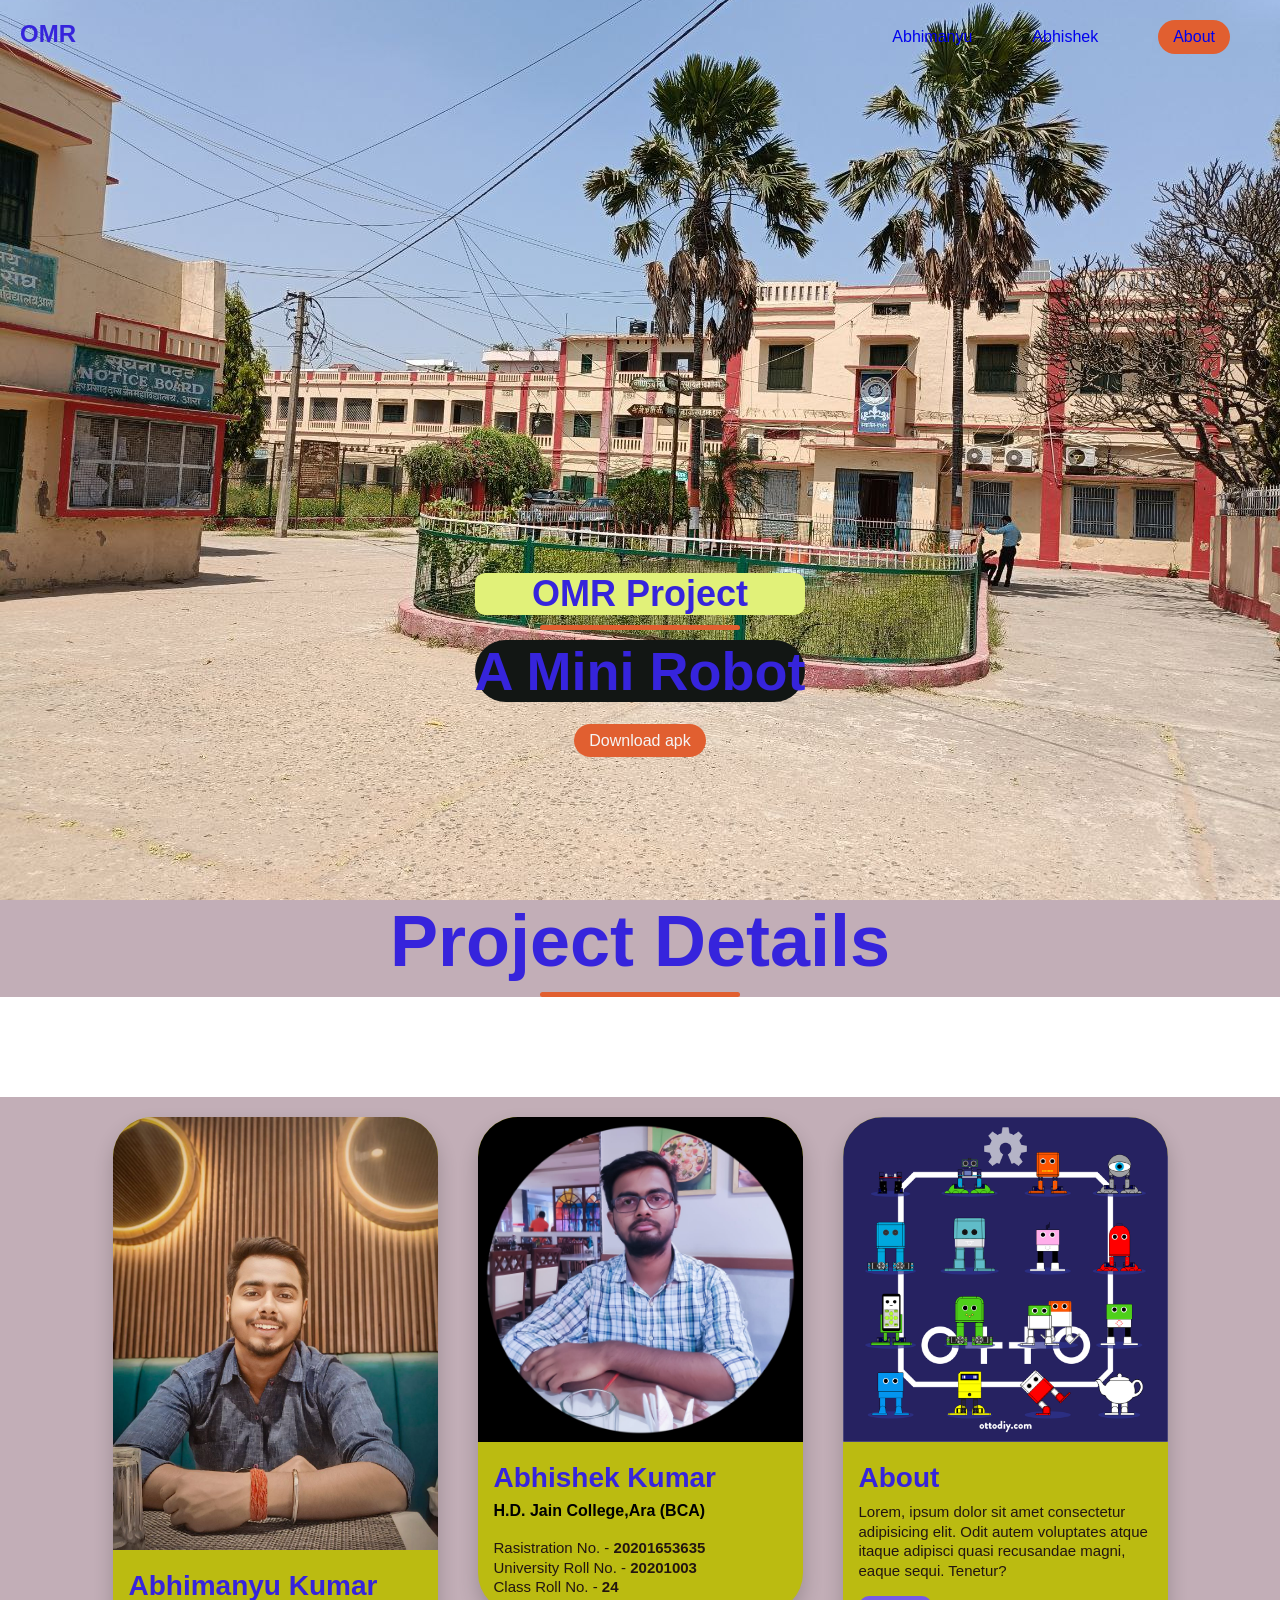
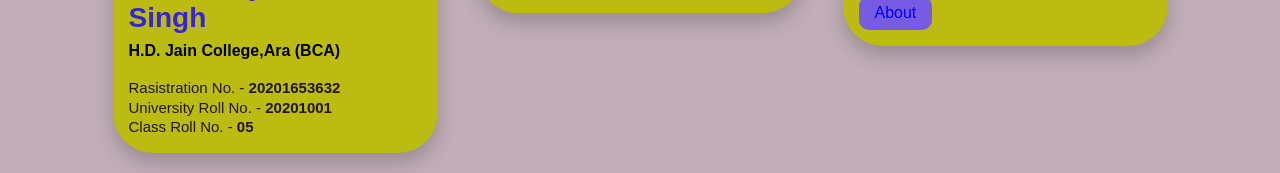
==== index.html @ b25526e1 "Update and rename project.html to index.html" ====
<!DOCTYPE html>
<html lang="en">
<head>
    <meta charset="UTF-8">
    <meta name="viewport" content="width=device-width, initial-scale=1.0">
    <title>OMR Website</title>
    <link rel="stylesheet" href="project.css">
   
</head>
<body>

<nav class="navbar">
    <h1 class="logo">OMR</h1>
    <ul class="nav-links">
        <li><a href="#Abhimanyu">Abhimanyu</a></li>
        <li><a href="#Abhishek">Abhishek</a></li>
        <li class="ctn"><a href="#About">About</a></li>
    </ul>
    <a href="javascript:void(0);" class="menu-btn" onclick="myFunction()">
        ☰
    </a>
</nav> 

<header>
   
    <div class="header-content">
        <h2>OMR Project</h2>
        <div class="line"></div>
        <h1> A Mini Robot</h1>
        <a href="OTTO.apk" class="ctn">Download apk </a>
    </div>

</header>

<div class="title">
    <h1>Project Details</h1>
    <div class="line"></div>
</div>

<div class="card-container">
    <section id="Abhimanyu">
    <div class="card">
        <img src="Abhimanyu.jpg" alt="Creators img">
        <div class="card-content">
            <h3>Abhimanyu Kumar Singh</h3>
            <h4> <b> H.D. Jain College,Ara (BCA) </b></h4>
            <br>
            <p>
                Rasistration No. - <b>20201653632</b>
                <br>
                University Roll No. - <b>20201001</b>
                <br>
                Class Roll No. - <b>05</b>
            </p>
        </div>
    </div>
</section>
    <section id="Abhishek ">
    <div class="card">
        <img src="Abhishek.jpg" alt="Creators img">
        <div class="card-content">
            <h3>Abhishek Kumar</h3>
            <h4> <b> H.D. Jain College,Ara (BCA) </b></h4>
            <br>
            <p>
                Rasistration No. - <b>20201653635</b>
                <br>
                University Roll No. - <b>20201003</b>
                <br>
                Class Roll No. - <b>24</b>
            </p>
            
        </div>
    </div>
    </section> 
      
    <section id="About">
        <div class="card">
            <img src="About.jpg" alt="Creaters img">
            <div class="card-content">
                <h3>About</h3>
                <p>Lorem, ipsum dolor sit amet consectetur adipisicing elit. Odit autem voluptates atque itaque adipisci quasi recusandae magni, eaque sequi. Tenetur?</p>
                <a href="Otto Pdf.pdf" class="btn">About</a>
            </div>
            </div>
        </section>
     <script>
            const menuBtn = document.querySelector('.menu-btn')
            const navlinks = document.querySelector('.nav-links')
            
            menuBtn.addEventListener('click',()=>{
              navlinks.classList.toggle('mobile-menu')
            })
        
    </script> 
    </body>
    </html>
---- project.css ----
*{
    margin: 0;
    padding: 0;
    box-sizing: border-box;
    font-family: sans-serif;
    }
    a {
    text-decoration: none;
    }
    ul {
    list-style: none;
    }
  
    body , html {
    overflow-x: hidden;
    }
    
    .navbar {
    position: absolute;
    top: 0;
    left: 0;
    display: flex;
    width: 100%;
    justify-content: space-between;
    padding: 20px;
    color: rgb(54, 36, 220);
    }
    .nav-links {
    display: flex;
    align-items: center;
    }
    
    .nav-links li {
    margin: 0 30px;
    }
    
    header {
    width: 100vw;
    height: 100vh;
    background-image: url(college.jpg);
    background-position:center;
    background-size: cover;
    display: flex;
    align-items: flex-end;
    justify-content: center;
    }
    
    .header-content{
    margin-bottom: 150px;
    color: rgb(54, 36, 220);
    text-align:center;
    }
    
    .header-content h2{
    font-size: 4vmin;
    background-color: rgb(225, 241, 121);
    border-radius: 10px;
    }
    
    .line{
    width: 200px;
    height: 5px;
    background: rgb(225, 95, 48);
    margin: 10px auto;
    border-radius: 10px;
    }
    
    .header-content h1{
    font-size: 6vmin;
    margin-top:10px;
    margin-bottom:30px;
    background-color: rgb(18, 22, 20);
    border-radius: 50px;
    }
    
    .ctn{
    padding: 8px 15px;
    background: rgb(225, 95, 48);
    border-radius: 30px;
    color:whitesmoke;
    }
    
    .menu-btn{
    position: absolute;
    top: 30px;
    right: 30px;
    width: 40px;
    cursor: pointer;
    display: none;
    }
    
    .title{
    text-align: center;
    font-size: 4vmin;
    color:rgb(54, 36, 220);
    background-color: #c2aeb7 ;
    }
    
    .card-container{
    display: flex;
    justify-content:center;
    flex-wrap: wrap;
    margin-top: 100px;
    background-color: #c2aeb7;
    }
    
    .card{
    width: 325px;
    background-color: rgb(187, 187, 17);
    border-radius: 40px;
    overflow: hidden;
    box-shadow: 0px 10px 20px rgba(0,0,0,0.2);
    margin: 20px;
    }
    
    .card img{
    width: 100%;
    height: auto;
    }
    
    .card-content{
    padding: 16px;
    }
    
    .card-content h3{
    font-size: 28px;
    margin-bottom:8px;
    color: rgb(54, 36, 220);
    }
    
    .card-content p{
    color: #1e1010f8;
    font-size: 15px;
    line-height: 1.3;
    }
    
    .card-content .btn{
    display: inline-block;
    padding: 8px 16px;
    background-color: #775ce3;
    text-decoration: none;
    border-radius: 10px;
    margin-top:16px;
    }
    
    @media only screen and (max-width:850px){
    .menu-btn{
     display: block;
    }
    .navbar{
     padding: 0;
    }
    .logo{
     position: absolute;
     top: 30px;
     left: 30px;
    }
    .nav-links{
     flex-direction: column;
     width: 100%;
     height: 100vh;
     justify-content: center;
     background-color: yellow; /* Fallback color */
     background-image: linear-gradient(to bottom, yellow, black); /* Standard syntax */
     margin-top:-900px;
     transition:all 0.5s ease;
    }
    .mobile-menu{
     margin-top:0px;
     border-bottom-right-radius: 30%;
     border-bottom-left-radius: 30%;
    }
    .nav-links li{
     margin: 30px auto;
    }
    }
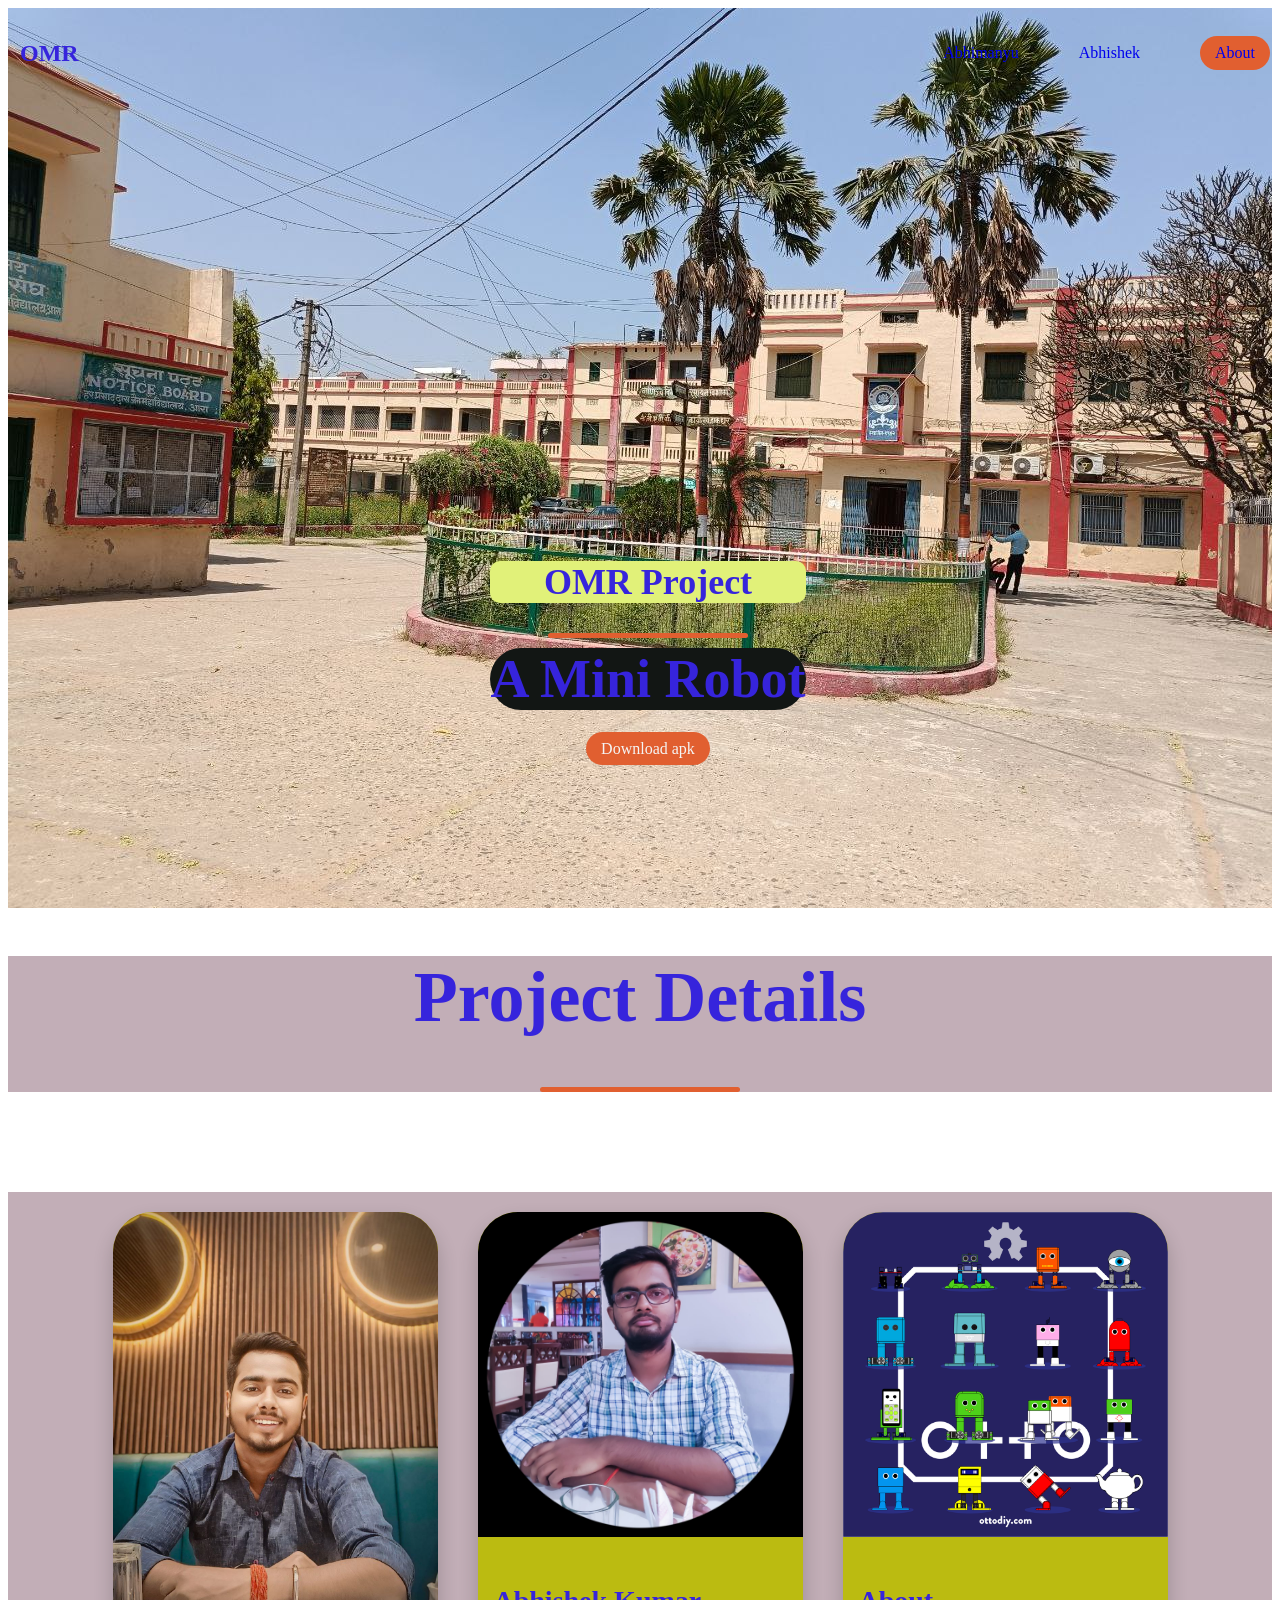
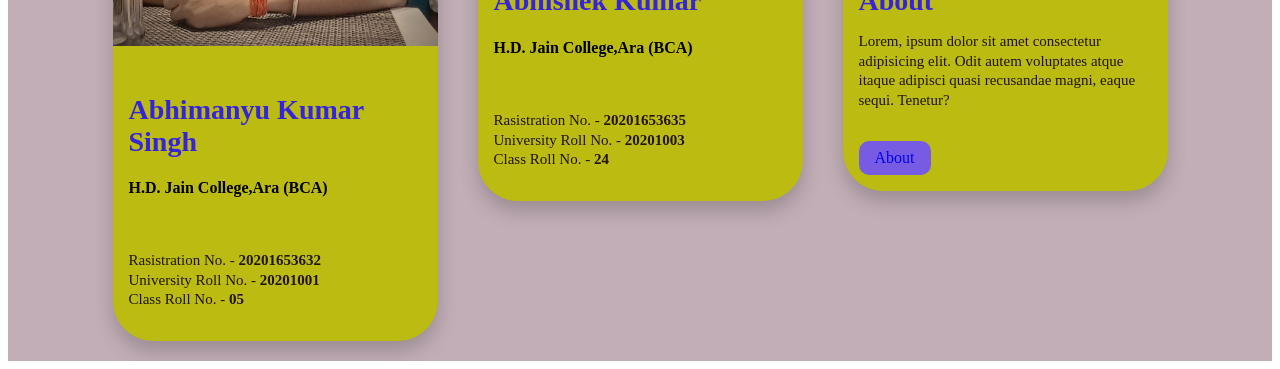
==== commit 7fc9f2fb: "Update index.html" ====
--- a/index.html
+++ b/index.html
@@ -4,7 +4,7 @@
     <meta charset="UTF-8">
     <meta name="viewport" content="width=device-width, initial-scale=1.0">
     <title>OMR Website</title>
-    <link rel="stylesheet" href="project.css">
+    <link rel="stylesheet" href="index.css">
    
 </head>
 <body>
--- a/index.css
+++ b/index.css
@@ -0,0 +1,178 @@
+
+{
+    margin: 0;
+    padding: 0;
+    box-sizing: border-box;
+    font-family: sans-serif;
+    }
+    a {
+    text-decoration: none;
+    }
+    ul {
+    list-style: none;
+    }
+  
+    body , html {
+    overflow-x: hidden;
+    }
+    
+    .navbar {
+    position: absolute;
+    top: 0;
+    left: 0;
+    display: flex;
+    width: 100%;
+    justify-content: space-between;
+    padding: 20px;
+    color: rgb(54, 36, 220);
+    }
+    .nav-links {
+    display: flex;
+    align-items: center;
+    }
+    
+    .nav-links li {
+    margin: 0 30px;
+    }
+    
+    header {
+    width: 100vw;
+    height: 100vh;
+    background-image: url(college.jpg);
+    background-position:center;
+    background-size: cover;
+    display: flex;
+    align-items: flex-end;
+    justify-content: center;
+    }
+    
+    .header-content{
+    margin-bottom: 150px;
+    color: rgb(54, 36, 220);
+    text-align:center;
+    }
+    
+    .header-content h2{
+    font-size: 4vmin;
+    background-color: rgb(225, 241, 121);
+    border-radius: 10px;
+    }
+    
+    .line{
+    width: 200px;
+    height: 5px;
+    background: rgb(225, 95, 48);
+    margin: 10px auto;
+    border-radius: 10px;
+    }
+    
+    .header-content h1{
+    font-size: 6vmin;
+    margin-top:10px;
+    margin-bottom:30px;
+    background-color: rgb(18, 22, 20);
+    border-radius: 50px;
+    }
+    
+    .ctn{
+    padding: 8px 15px;
+    background: rgb(225, 95, 48);
+    border-radius: 30px;
+    color:whitesmoke;
+    }
+    
+    .menu-btn{
+    position: absolute;
+    top: 30px;
+    right: 30px;
+    width: 40px;
+    cursor: pointer;
+    display: none;
+    }
+    
+    .title{
+    text-align: center;
+    font-size: 4vmin;
+    color:rgb(54, 36, 220);
+    background-color: #c2aeb7 ;
+    }
+    
+    .card-container{
+    display: flex;
+    justify-content:center;
+    flex-wrap: wrap;
+    margin-top: 100px;
+    background-color: #c2aeb7;
+    }
+    
+    .card{
+    width: 325px;
+    background-color: rgb(187, 187, 17);
+    border-radius: 40px;
+    overflow: hidden;
+    box-shadow: 0px 10px 20px rgba(0,0,0,0.2);
+    margin: 20px;
+    }
+    
+    .card img{
+    width: 100%;
+    height: auto;
+    }
+    
+    .card-content{
+    padding: 16px;
+    }
+    
+    .card-content h3{
+    font-size: 28px;
+    margin-bottom:8px;
+    color: rgb(54, 36, 220);
+    }
+    
+    .card-content p{
+    color: #1e1010f8;
+    font-size: 15px;
+    line-height: 1.3;
+    }
+    
+    .card-content .btn{
+    display: inline-block;
+    padding: 8px 16px;
+    background-color: #775ce3;
+    text-decoration: none;
+    border-radius: 10px;
+    margin-top:16px;
+    }
+    
+    @media only screen and (max-width:850px){
+    .menu-btn{
+     display: block;
+    }
+    .navbar{
+     padding: 0;
+    }
+    .logo{
+     position: absolute;
+     top: 30px;
+     left: 30px;
+    }
+    .nav-links{
+     flex-direction: column;
+     width: 100%;
+     height: 100vh;
+     justify-content: center;
+     background-color: yellow; /* Fallback color */
+     background-image: linear-gradient(to bottom, yellow, black); /* Standard syntax */
+     margin-top:-900px;
+     transition:all 0.5s ease;
+    }
+    .mobile-menu{
+     margin-top:0px;
+     border-bottom-right-radius: 30%;
+     border-bottom-left-radius: 30%;
+    }
+    .nav-links li{
+     margin: 30px auto;
+    }
+    }
+    
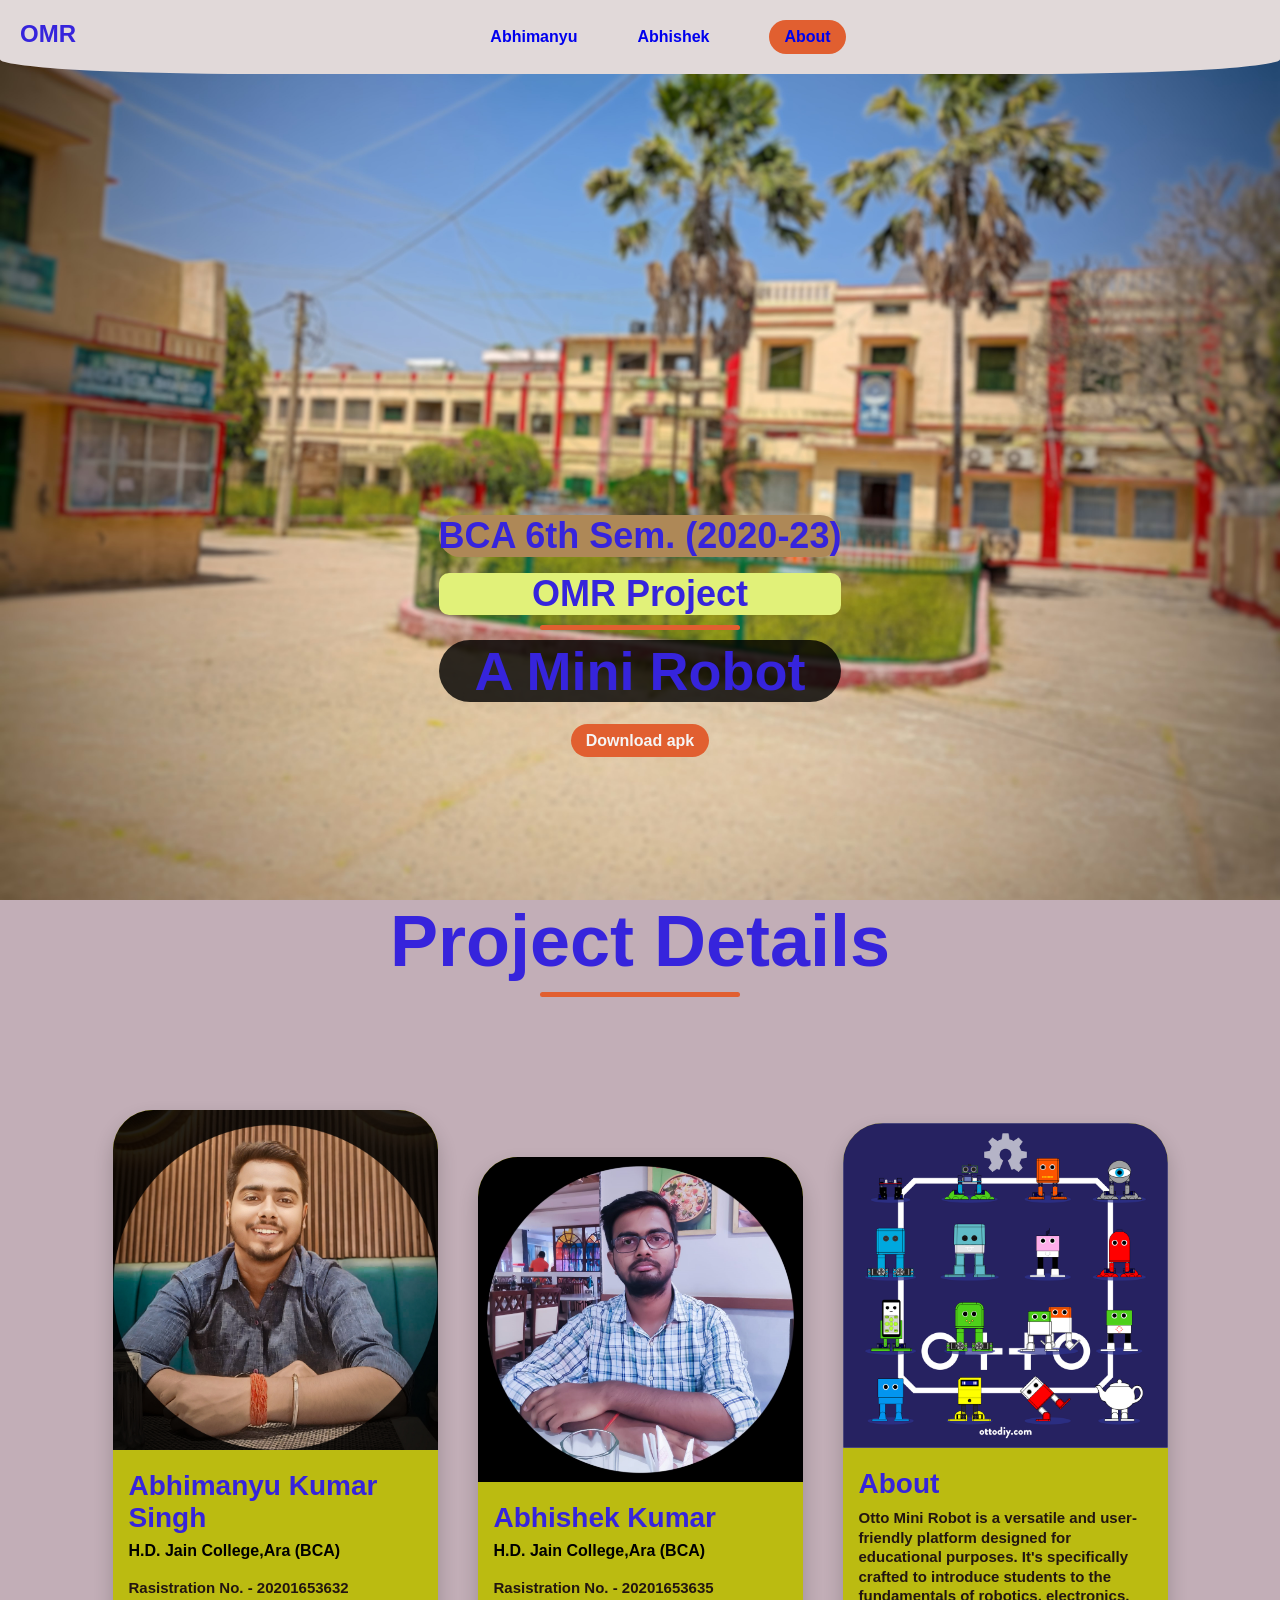
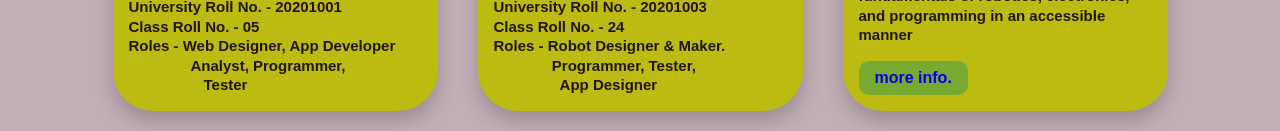
==== commit 6334b121: "Add files via upload" ====
--- a/index.html
+++ b/index.html
@@ -12,8 +12,8 @@
 <nav class="navbar">
     <h1 class="logo">OMR</h1>
     <ul class="nav-links">
-        <li><a href="#Abhimanyu">Abhimanyu</a></li>
-        <li><a href="#Abhishek">Abhishek</a></li>
+        <li><a href="#Abhimanyu"> <b>Abhimanyu </b></a></li>
+        <li><a href="#Abhishek"> <b>Abhishek</a></li>
         <li class="ctn"><a href="#About">About</a></li>
     </ul>
     <a href="javascript:void(0);" class="menu-btn" onclick="myFunction()">
@@ -24,10 +24,11 @@
 <header>
    
     <div class="header-content">
+        <h3 class="h3">BCA 6th Sem. (2020-23)</h3>
         <h2>OMR Project</h2>
         <div class="line"></div>
         <h1> A Mini Robot</h1>
-        <a href="OTTO.apk" class="ctn">Download apk </a>
+        <a href="OTTO.apk" class="ctn" target="_blank">Download apk </a>
     </div>
 
 </header>
@@ -36,7 +37,6 @@
     <h1>Project Details</h1>
     <div class="line"></div>
 </div>
-
 <div class="card-container">
     <section id="Abhimanyu">
     <div class="card">
@@ -51,11 +51,13 @@
                 University Roll No. - <b>20201001</b>
                 <br>
                 Class Roll No. - <b>05</b>
+                <br>
+                Roles - <b> Web Designer, App Developer &nbsp&nbsp&nbsp&nbsp&nbsp&nbsp&nbsp&nbsp&nbsp&nbsp&nbsp&nbsp&nbsp&nbsp Analyst, Programmer,<br> &nbsp&nbsp&nbsp&nbsp&nbsp&nbsp&nbsp&nbsp&nbsp&nbsp&nbsp&nbsp&nbsp&nbsp&nbsp&nbsp&nbsp Tester</b>
             </p>
         </div>
     </div>
 </section>
-    <section id="Abhishek ">
+    <section id="Abhishek">
     <div class="card">
         <img src="Abhishek.jpg" alt="Creators img">
         <div class="card-content">
@@ -68,6 +70,8 @@
                 University Roll No. - <b>20201003</b>
                 <br>
                 Class Roll No. - <b>24</b>
+                <br>
+                Roles - <b>Robot Designer & Maker. &nbsp&nbsp&nbsp&nbsp&nbsp&nbsp&nbsp&nbsp&nbsp&nbsp&nbsp&nbsp&nbsp&nbspProgrammer, Tester,<br> &nbsp&nbsp&nbsp&nbsp&nbsp&nbsp&nbsp&nbsp&nbsp&nbsp&nbsp&nbsp&nbsp&nbsp&nbsp App Designer</b>
             </p>
             
         </div>
@@ -79,11 +83,12 @@
             <img src="About.jpg" alt="Creaters img">
             <div class="card-content">
                 <h3>About</h3>
-                <p>Lorem, ipsum dolor sit amet consectetur adipisicing elit. Odit autem voluptates atque itaque adipisci quasi recusandae magni, eaque sequi. Tenetur?</p>
-                <a href="Otto Pdf.pdf" class="btn">About</a>
+                <p>Otto Mini Robot is a versatile and user-friendly platform designed for educational purposes. It's specifically crafted to introduce students to the fundamentals of robotics, electronics, and programming in an accessible manner</p>
+                <a href="Otto Pdf.pdf" class="btn" target="_blank"> <b>more info.</b> </a>
             </div>
             </div>
         </section>
+</div>
      <script>
             const menuBtn = document.querySelector('.menu-btn')
             const navlinks = document.querySelector('.nav-links')
--- a/index.css
+++ b/index.css
@@ -1,5 +1,5 @@
 
-{
+*{
     margin: 0;
     padding: 0;
     box-sizing: border-box;
@@ -14,6 +14,7 @@
   
     body , html {
     overflow-x: hidden;
+    background-color: #c2aeb7;
     }
     
     .navbar {
@@ -25,6 +26,9 @@
     justify-content: space-between;
     padding: 20px;
     color: rgb(54, 36, 220);
+    background-color:rgb(225, 217, 217);
+    border-bottom-left-radius: 20%;
+    border-bottom-right-radius: 20%;
     }
     .nav-links {
     display: flex;
@@ -38,7 +42,7 @@
     header {
     width: 100vw;
     height: 100vh;
-    background-image: url(college.jpg);
+    background-image: url(College1.jpg);
     background-position:center;
     background-size: cover;
     display: flex;
@@ -70,8 +74,14 @@
     font-size: 6vmin;
     margin-top:10px;
     margin-bottom:30px;
-    background-color: rgb(18, 22, 20);
+    background-color: rgba(0, 0, 0, 0.807);
     border-radius: 50px;
+    }
+    .h3{
+        font-size: 4vmin;
+        background-color: rgb(174, 136, 87);
+        border-radius: 40px;
+        margin-bottom: 1rem;
     }
     
     .ctn{
@@ -88,19 +98,23 @@
     width: 40px;
     cursor: pointer;
     display: none;
+    color: #551ec5;
+    
     }
     
     .title{
     text-align: center;
     font-size: 4vmin;
     color:rgb(54, 36, 220);
-    background-color: #c2aeb7 ;
+    background-color: #c2aeb7;
+    height: 90px;
     }
     
     .card-container{
     display: flex;
     justify-content:center;
     flex-wrap: wrap;
+    align-items: flex-end;
     margin-top: 100px;
     background-color: #c2aeb7;
     }
@@ -138,7 +152,7 @@
     .card-content .btn{
     display: inline-block;
     padding: 8px 16px;
-    background-color: #775ce3;
+    background-color: #78aa31;
     text-decoration: none;
     border-radius: 10px;
     margin-top:16px;
@@ -147,6 +161,8 @@
     @media only screen and (max-width:850px){
     .menu-btn{
      display: block;
+    
+    
     }
     .navbar{
      padding: 0;
@@ -155,6 +171,7 @@
      position: absolute;
      top: 30px;
      left: 30px;
+    
     }
     .nav-links{
      flex-direction: column;
@@ -175,4 +192,4 @@
      margin: 30px auto;
     }
     }
-    
+    
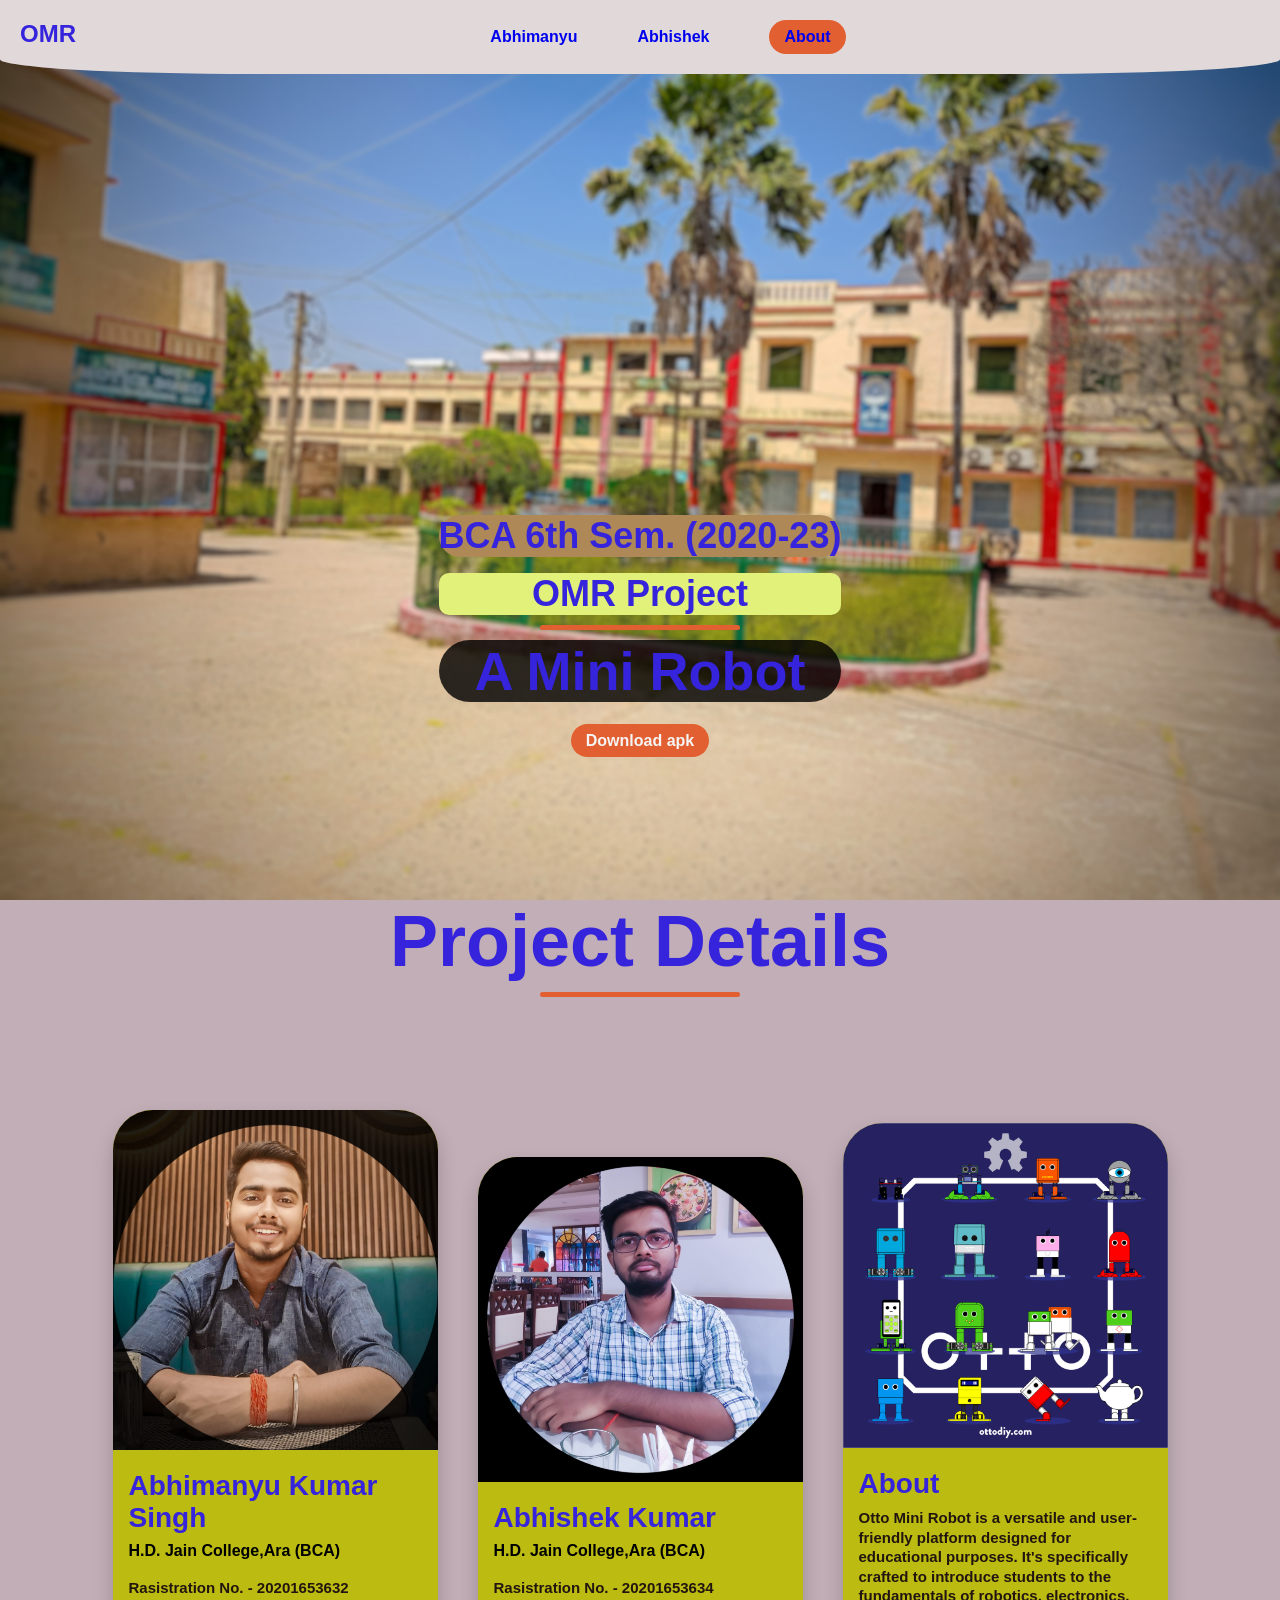
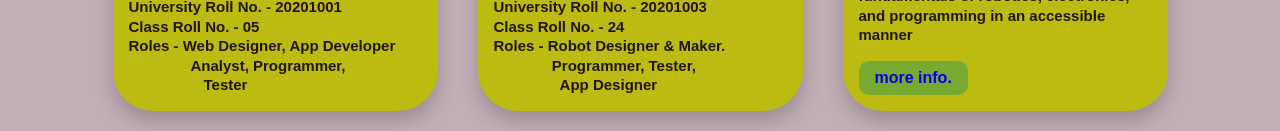
==== commit 00f3f7c2: "Update index.html" ====
--- a/index.html
+++ b/index.html
@@ -65,7 +65,7 @@
             <h4> <b> H.D. Jain College,Ara (BCA) </b></h4>
             <br>
             <p>
-                Rasistration No. - <b>20201653635</b>
+                Rasistration No. - <b>20201653634</b>
                 <br>
                 University Roll No. - <b>20201003</b>
                 <br>
